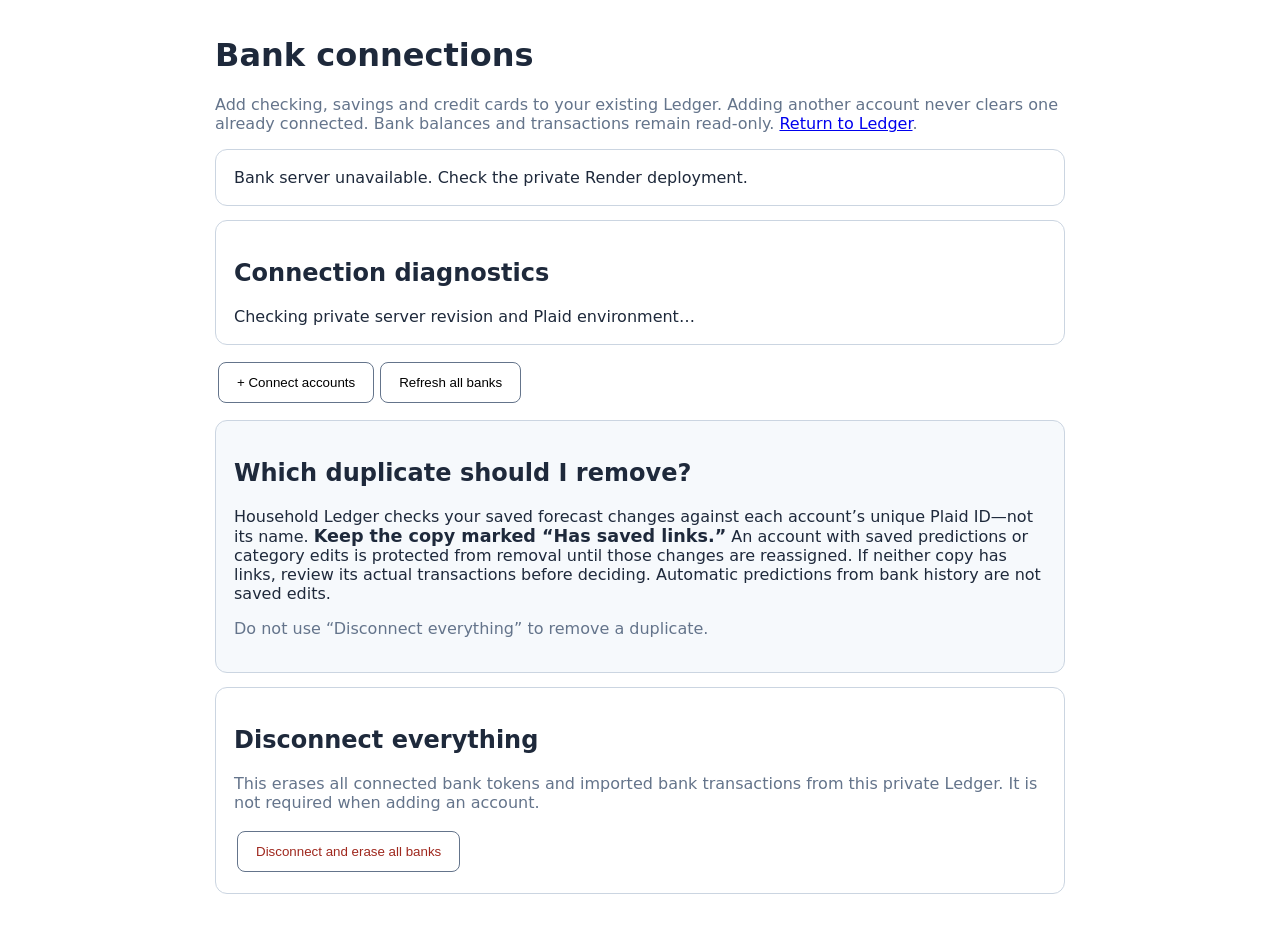
==== pilot/index.html @ 3f4feab3 "Safely diagnose and retry unknown Plaid validation failures" ====
<!doctype html><html lang="en"><head><meta name="viewport" content="width=device-width,initial-scale=1">
<title>Household Ledger · Bank connections</title><script src="https://cdn.plaid.com/link/v2/stable/link-initialize.js"></script>
<style>body{font:16px system-ui;max-width:850px;margin:36px auto;padding:0 18px;color:#1e293b}button{padding:12px 18px;border:1px solid #64748b;border-radius:8px;background:white;margin:3px;cursor:pointer}button:disabled{opacity:.5;cursor:not-allowed}button.remove-account{border-color:#bc6e68;color:#9f281e;background:#fff9f8}.usage{padding:10px 12px;border-radius:8px;background:#f1f5f9;font-size:14px;line-height:1.5}.usage.protected{background:#fff5f0;color:#862a1c}.usage.clear{background:#edf6f2;color:#164b32}.usage strong{font-size:14px}.account-note{font-size:13px}.removal-help{background:#f6f9fc}.remove-account:disabled{background:#f3f4f6;color:#64748b;border-color:#cbd5e1}.repair-panel{background:#fff8ed;border-color:#e4b36b}#sync-issue[hidden]{display:none}#sync-issue{background:#fff8ed;border-color:#e4b36b}.repair-panel p{line-height:1.5}.repair-button{background:#1e293b;color:#fff;border-color:#1e293b}.repair-button:hover{background:#374151}.account-alert{color:#894a10;font-size:14px;font-weight:650}.panel{border:1px solid #cbd5e1;border-radius:12px;padding:18px;margin:14px 0}.muted{color:#64748b}table{width:100%;border-collapse:collapse}td,th{padding:8px;text-align:left;border-bottom:1px solid #e2e8f0}strong{font-size:1.1em}.danger{color:#9f281e}label{display:block;margin:12px 0;padding:10px;border:1px solid #cbd5e1;border-radius:7px}input[type=checkbox]{transform:scale(1.2);margin-right:10px}#account-choices[hidden]{display:none}#status{white-space:pre-wrap}</style></head><body>
<h1>Bank connections</h1><p class="muted">Add checking, savings and credit cards to your existing Ledger. Adding another account never clears one already connected. Bank balances and transactions remain read-only. <a href="/">Return to Ledger</a>.</p>
<div class="panel" id="status" role="status">Loading…</div>
<div class="panel" id="private-diagnostics" aria-label="Private bank connection diagnostics">
 <h2>Connection diagnostics</h2>
 <div id="private-diagnostics-detail">Checking private server revision and Plaid environment…</div>
</div>
<div class="panel" id="sync-issue" role="alert" hidden>
 <h2>Bank refresh needs attention</h2>
 <p id="sync-issue-message">Your last bank update could not complete.</p>
 <div id="sync-issue-details"></div>
 <p><strong>Your last imported bank history and saved forecasts remain intact.</strong> Retry the refresh below. An INVALID_FIELD error is usually an API request issue, not a reason to disconnect your accounts.</p>
 <button type="button" id="retry-sync">Retry bank refresh</button>
</div>
<div class="panel repair-panel" id="repair-alert" role="alert" hidden>
 <h2>Bank sign-in required</h2>
 <p>Plaid needs you to sign in again or renew permission with your bank. Previously imported transactions, connected account IDs and saved predictions are preserved; new balances and transactions may be outdated.</p>
 <p><strong>Reconnect your existing bank below.</strong> Complete the bank's verification prompts, then refresh. Do not disconnect or add the same institution as a new account to fix this error.</p>
 <div id="repair-actions"></div>
</div>
<button id="connect">+ Connect accounts</button><button id="sync">Refresh all banks</button>
<div id="account-choices" class="panel" hidden><h2>Select accounts to add</h2><p>Choose every eligible account you want included from this institution.</p><form id="choices-form"><div id="choices-list"></div><button type="submit">Add selected accounts</button><button type="button" id="choices-cancel">Cancel</button></form></div>
<div class="panel removal-help"><h2>Which duplicate should I remove?</h2><p>Household Ledger checks your saved forecast changes against each account’s unique Plaid ID—not its name. <strong>Keep the copy marked “Has saved links.”</strong> An account with saved predictions or category edits is protected from removal until those changes are reassigned. If neither copy has links, review its actual transactions before deciding. Automatic predictions from bank history are not saved edits.</p><p class="muted">Do not use “Disconnect everything” to remove a duplicate.</p></div>
<div id="report"></div>
<div class="panel"><h2>Disconnect everything</h2><p class="muted">This erases all connected bank tokens and imported bank transactions from this private Ledger. It is not required when adding an account.</p><button id="disconnect" class="danger">Disconnect and erase all banks</button></div>
<script>
const esc=s=>String(s??'').replace(/[&<>"]/g,c=>({'&':'&amp;','<':'&lt;','>':'&gt;','"':'&quot;'}[c]));
const money=n=>n==null?'Unavailable':new Intl.NumberFormat('en-US',{style:'currency',currency:'USD'}).format(n);
const status=document.getElementById('status'),choices=document.getElementById('account-choices');
let pendingToken=null,pendingAccounts=[],lastAccounts=[],removalBusy=false,repairBusy=false;
const usageLabels={
 primaryAccount:'Selected main account',futureRecurringRules:'Recurring predictions',
 futureTransactionEdits:'Individual prediction changes',futureSeriesEdits:'Changes to repeating predictions',
 futureTransactionAdds:'Manually added predictions',paymentRules:'Credit-card payment settings',
 paymentBills:'Predicted payments',futureRecurrenceExclusions:'Not-recurring decisions',
 historyPatternDecisions:'History decisions',plannerRoutineDecisions:'Recurring review decisions',
 mortgageReviewDismissals:'Mortgage review decisions'};
function usageText(a){
 const u=a.forecastUsage;
 if(!u)return '<p class="usage protected">Cannot verify saved forecast references. Removal is disabled.</p>';
 if(!u.protected)
  return '<p class="usage clear"><strong>No saved prediction links found.</strong> This copy has no identifiable account-specific saved edits. Confirm its actual bank history before removing it.</p>';
 const list=Object.entries(u.counts||{}).filter(([,count])=>count>0)
  .map(([name,count])=>esc(usageLabels[name]||name.replace(/([A-Z])/g,' $1'))+': '+count);
 if(u.categoryEdits)list.push('Manual category edits: '+u.categoryEdits);
 return '<p class="usage protected"><strong>Has saved links · protected from removal.</strong> '+
  'These saved settings refer to this exact account: '+list.join(' · ')+
  '. Reassign or review them in the Ledger before removing this account.</p>';
}
async function api(path,data){const r=await fetch('/api/'+path,{method:data===undefined?'GET':'POST',
 headers:data===undefined?{}:{'Content-Type':'application/json','X-Pilot-Action':'1'},
 body:data===undefined?undefined:JSON.stringify(data),cache:'no-store'});
 const ct=r.headers.get('content-type')||'';if(!ct.includes('application/json'))throw Error('Bank server unavailable. Check the private Render deployment.');
 const payload=await r.json();if(!r.ok){
  const error=new Error(payload.error||'Bank request failed');
  error.code=payload.code||'';error.reconnectAccountId=payload.reconnectAccountId||null;
  throw error;
 }return payload}
function showDiagnostics(details){
 const area=document.getElementById('private-diagnostics-detail');
 if(!details){
  area.textContent='This private bank server does not expose deployment or provider diagnostics yet. Confirm its deployed revision before relying on earlier retry fixes.';
  return;
 }
 const envLabel=details.environment==='production'?'Production':
  details.environment==='sandbox'?'Sandbox':'Unknown';
 const commit=typeof details.deployCommit==='string'&&/^[a-f0-9]{40}$/i.test(details.deployCommit)?
  details.deployCommit:'Unavailable';
 const attempt=details.lastSyncAttempt,call=details.lastPlaidCall;
 area.innerHTML='<p><strong>Plaid environment: '+esc(envLabel)+'</strong> · Server commit: <code>'+esc(commit)+'</code></p>'+
  '<p>API destination: '+esc(details.requestHost||'Unavailable')+
  ' · Client ID ends in <code>'+esc(details.clientIdEnding?'…'+details.clientIdEnding:'Unavailable')+
  '</code>. Compare with the client ID in Plaid Dashboard → API Keys for the selected team. Do not share your API secret.</p>'+
  '<p>Latest refresh: '+(attempt?esc(attempt.at||'Unknown')+' ('+esc(attempt.outcome||'unknown')+')':'None since this server started')+'</p>'+
  '<p>Latest direct Plaid call during refresh: '+(call?
   esc(call.at||'Unknown')+' · '+esc(call.endpoint||'unknown endpoint')+
   ' · '+esc(call.outcome||'unknown outcome')+
   (call.code?' · '+esc(call.code):'')+
   (call.httpStatus?' · HTTP '+esc(call.httpStatus):'')+
   (call.errorType?' · Type '+esc(call.errorType):'')+
   (call.field?' · Field '+esc(call.field):'')+
   (call.hasProviderMessage?' · Provider supplied an error description (sensitive text withheld)':'')+
   (call.requestId?' · Request ID '+esc(call.requestId):''):
   'None recorded for the latest refresh')+'</p>'+
  (details.lastRecovery?'<p>Safe recovery: '+(
    details.lastRecovery.kind==='optional_count'?
     'A retry without optional page size completed successfully.':
    details.lastRecovery.kind==='item_check'?
     (details.lastRecovery.outcome==='accepted'?
      'Plaid accepted the existing Item and credentials; Transactions Sync remains rejected.':
      details.lastRecovery.outcome==='rejected'?
       'Plaid also rejected the read-only Item check'+
       (details.lastRecovery.code?' ('+esc(details.lastRecovery.code)+')':'')+'.':
      'Read-only Item check could not complete.'):
    'No recovery result')+'</p>':'')+
  '<p class="muted">These are observations from this private Ledger server, not the Plaid Dashboard. Match the environment and time when checking Plaid logs. A previous error displayed below may be older than the latest refresh.</p>';
}
async function refresh(){
 try{const d=await api('status'),accounts=d.accounts||d.account?[...(d.accounts||[d.account])]:[],transactions=d.transactions||[];
  showDiagnostics(d.diagnostics);
  lastAccounts=accounts;
  status.textContent=accounts.length?accounts.length+' connected account(s) · last successful sync '+(d.lastSync||'unknown'):'No bank accounts connected';
  const failed=accounts.filter(a=>a.syncIssue&&!a.needsReconnect),
   uniqueFailed=[...new Map(failed.map(a=>[String(a.itemId||a.id),a])).values()],
   issuePanel=document.getElementById('sync-issue');
  issuePanel.hidden=!uniqueFailed.length;
  document.getElementById('sync-issue-details').innerHTML=uniqueFailed.map(a=>{
   const issue=a.syncIssue||{};
   return '<p><strong>'+esc(a.name)+'</strong> · '+esc(issue.code||'Sync error')+
    (issue.endpoint?' · API '+esc(issue.endpoint):'')+
    (issue.httpStatus?' · HTTP '+esc(issue.httpStatus):'')+
    (issue.errorType?' · Type '+esc(issue.errorType):'')+
    (issue.field?' · Field: '+esc(issue.field):'')+
    (issue.requestId?' · Plaid request ID: '+esc(issue.requestId):'')+
    ' · Recorded: '+esc(issue.observedAt||'time unknown (older error)')+
    (issue.environment?' · Environment: '+esc(issue.environment):'')+'</p>';
  }).join('');
  document.getElementById('sync-issue-message').textContent=uniqueFailed.length?
   'Plaid rejected an update for the listed connection(s). The precise bank request must be checked; reconnecting alone may not correct INVALID_FIELD.':
   '';
  const broken=accounts.filter(a=>a.needsReconnect),
   unique=[...new Map(broken.map(a=>[String(a.itemId||a.id),a])).values()],
   alert=document.getElementById('repair-alert');
  alert.hidden=!unique.length;
  document.getElementById('repair-actions').innerHTML=unique.map(a=>
   '<button type="button" class="repair-button" data-reconnect-account="'+esc(a.id)+'">Reconnect '+esc(a.name)+'</button>').join('');
  if(unique.length)status.textContent='Bank refresh needs attention · last successful sync '+(d.lastSync||'unknown')+
   '. Reconnect the indicated institution(s) below.';
  document.getElementById('sync').disabled=!accounts.length;document.getElementById('disconnect').disabled=!accounts.length;
  const connections=[...new Set(accounts.map(a=>String(a.itemId||a.id)))];
  document.getElementById('report').innerHTML=accounts.map(a=>
   '<div class="panel"><h3>'+esc(a.name)+' ••'+esc(a.mask||'')+'</h3>'+
   '<p><strong>'+money(a.current)+'</strong> '+(a.type==='credit'?'card debt':'current balance')+
   ' · '+money(a.available)+' available</p>'+
   '<p class="muted">Last observed '+esc(a.balanceObservedAt||'unknown')+' · '+esc(a.type)+
   ' · Bank connection '+(connections.indexOf(String(a.itemId||a.id))+1)+'</p>'+
   (a.needsReconnect?'<p class="account-alert">Bank sign-in required. Reconnect this existing connection to resume updates.</p>':'')+
   (a.syncIssue&&!a.needsReconnect?'<p class="account-alert">Last update failed ('+esc(a.syncIssue.code||'Sync error')+'). The saved bank records have been retained. Retry refresh; renewing access is optional and might not resolve a malformed request.</p>':'')+
   ((a.needsReconnect||a.syncIssue)?'<button type="button" data-reconnect-account="'+esc(a.id)+'">Renew existing bank access</button>':'')+
   usageText(a)+
   '<button type="button" class="remove-account" data-remove-account="'+esc(a.id)+
   '" '+(!a.forecastUsage||a.forecastUsage.protected?'disabled title="This account has saved changes or its forecast links have not been verified"':'')+
   ' aria-label="Remove '+esc(a.name)+' ending '+esc(a.mask||'unknown')+'">Remove account</button>'+
   '</div>').join('')+
   (accounts.length?'<div class="panel"><h3>Recent imported transactions ('+transactions.length+' shown)</h3><table><thead><tr><th>Date</th><th>Account</th><th>Merchant</th><th>Bank amount</th></tr></thead><tbody>'+
   transactions.slice(0,50).map(t=>'<tr><td>'+esc(t.date)+'</td><td>'+esc(accounts.find(a=>a.id===t.accountId)?.name||'')+'</td><td>'+esc(t.merchant)+'</td><td>'+money(t.amount)+'</td></tr>').join('')+'</tbody></table></div>':'');
 }catch(e){status.textContent=e.message}
}
document.getElementById('connect').onclick=async()=>{
 try{status.textContent='Opening Plaid to add another bank or credit card…';
  const t=await api('link-token',{});const link=Plaid.create({token:t.link_token,
   onSuccess:async(token,metadata)=>{
    const eligible=(metadata.accounts||[]).filter(a=>['depository','credit'].includes(a.type));
    if(!eligible.length){status.textContent='No eligible accounts returned by Plaid';return}
    pendingToken=token;pendingAccounts=eligible;
    document.getElementById('choices-list').innerHTML=eligible.map((a,i)=>
     '<label><input type="checkbox" name="account" value="'+i+'"> '+esc(a.name)+' ('+esc(a.subtype||a.type)+')</label>').join('');
    choices.hidden=false;status.textContent='Choose the accounts you want to add.';
   },onExit:()=>{if(!pendingToken)refresh()} });link.open()
 }catch(e){status.textContent=e.message}
};
document.getElementById('choices-form').onsubmit=async e=>{
 e.preventDefault();const ids=[...document.querySelectorAll('[name=account]:checked')].map(x=>pendingAccounts[Number(x.value)]?.id).filter(Boolean);
 if(!ids.length){status.textContent='Select at least one account';return}
 try{choices.hidden=true;status.textContent='Connecting and syncing selected accounts…';
  await api('exchange',{publicToken:pendingToken,accountIds:ids});pendingToken=null;pendingAccounts=[];
  await refresh()
 }catch(e){status.textContent=e.message;choices.hidden=false}
};
document.getElementById('choices-cancel').onclick=()=>{pendingToken=null;pendingAccounts=[];choices.hidden=true;refresh()};
async function reconnect(accountId){
 if(repairBusy)return;
 const account=lastAccounts.find(a=>String(a.id)===String(accountId));
 if(!account){status.textContent='That account is no longer connected. Refresh this page.';return}
 repairBusy=true;
 try{
  status.textContent='Opening Plaid to reconnect '+account.name+'…';
  const token=await api('link-token',{reconnectAccountId:String(account.id)});
  if(token.mode!=='update')throw Error('The bank server did not open the existing connection. Try again.');
  const link=Plaid.create({token:token.link_token,
   onSuccess:async()=>{
    // Update mode repairs the original Item. Never exchange public_token:
    // its access token and every existing account linkage stay unchanged.
    status.textContent='Bank authorization completed. Checking for new transactions…';
    try{await api('sync',{});await refresh();
     status.textContent='Bank reconnected and refreshed. Your saved predictions are unchanged.';
    }catch(e){await refresh();status.textContent='Bank authorization completed, but refresh did not finish: '+e.message+
     '. Check any other bank requiring attention and try Refresh all banks.'}
   },
   onExit:(error)=>{
    if(error)status.textContent='Bank verification was not completed. Retry Reconnect bank, or check your bank’s app for a verification request.';
    else refresh();
   }
  });
  link.open();
 }catch(e){status.textContent='Could not start reconnection: '+e.message+'. Please try again.'}
 finally{repairBusy=false}
}
document.addEventListener('click',e=>{
 const button=e.target.closest('[data-reconnect-account]');
 if(button)reconnect(button.dataset.reconnectAccount);
});
document.getElementById('retry-sync').onclick=()=>document.getElementById('sync').click();
document.getElementById('sync').onclick=async()=>{
 try{status.textContent='Refreshing all connected banks…';await api('sync',{});await refresh()}
 catch(e){
  if(e.code==='ITEM_LOGIN_REQUIRED'){
   await refresh();status.textContent='Bank sign-in required. Use Reconnect bank below to renew access; your saved transactions and predictions are safe.';
  }else if(e.code==='INVALID_FIELD'){
   await refresh();
   status.textContent='Plaid rejected a bank API request (INVALID_FIELD). See the affected bank, API endpoint, field (if known), and Plaid request ID above. Retry refresh; if it repeats, this requires checking the Ledger–Plaid request rather than deleting your connection.';
  }else{
   await refresh();
   status.textContent='Bank refresh failed: '+e.message+
    '. Your saved bank history remains intact. Try again or review the connection details above.';
  }
 }
};
document.getElementById('report').addEventListener('click',async e=>{
 const button=e.target.closest('[data-remove-account]');
 if(!button||removalBusy)return;
 const account=lastAccounts.find(a=>String(a.id)===button.dataset.removeAccount);
 if(!account){status.textContent='That account is no longer listed. Refresh and try again.';return}
 if(!account.forecastUsage||account.forecastUsage.protected){
  status.textContent='This account has saved forecast or category changes. Removal is blocked until they are reassigned.';return;
 }
 const last=lastAccounts.filter(a=>String(a.itemId)===String(account.itemId)).length===1;
 const label=account.name+(account.mask?' ending '+account.mask:'');
 if(!confirm('Remove '+label+' from Household Ledger?\\n\\nNo linked saved prediction edits were found for this account. This removes its imported transactions and bank balance; any automatic forecasts based on its historical transactions will stop. Other accounts and their saved settings remain. '+
  (last?'Its Plaid bank connection will also be disconnected.':'Other accounts using this Plaid bank connection will remain linked.')+
  '\\n\\nYour actual bank account will NOT be closed.'))return;
 removalBusy=true;button.disabled=true;
 try{
  status.textContent='Removing '+label+' from the private Ledger…';
  const result=await api('accounts/remove',{accountId:String(account.id)});
  await refresh();
  status.textContent=label+' removed. '+result.remainingAccounts+' account(s) remain connected.';
 }catch(error){status.textContent='Account was not removed: '+error.message;button.disabled=false}
 finally{removalBusy=false}
});
document.getElementById('disconnect').onclick=async()=>{
 if(!confirm('Erase ALL connected institutions and imported bank data? This cannot be undone.'))return;
 try{status.textContent='Disconnecting…';await api('disconnect',{});await refresh()}catch(e){status.textContent=e.message}
};
refresh();
</script></body></html>
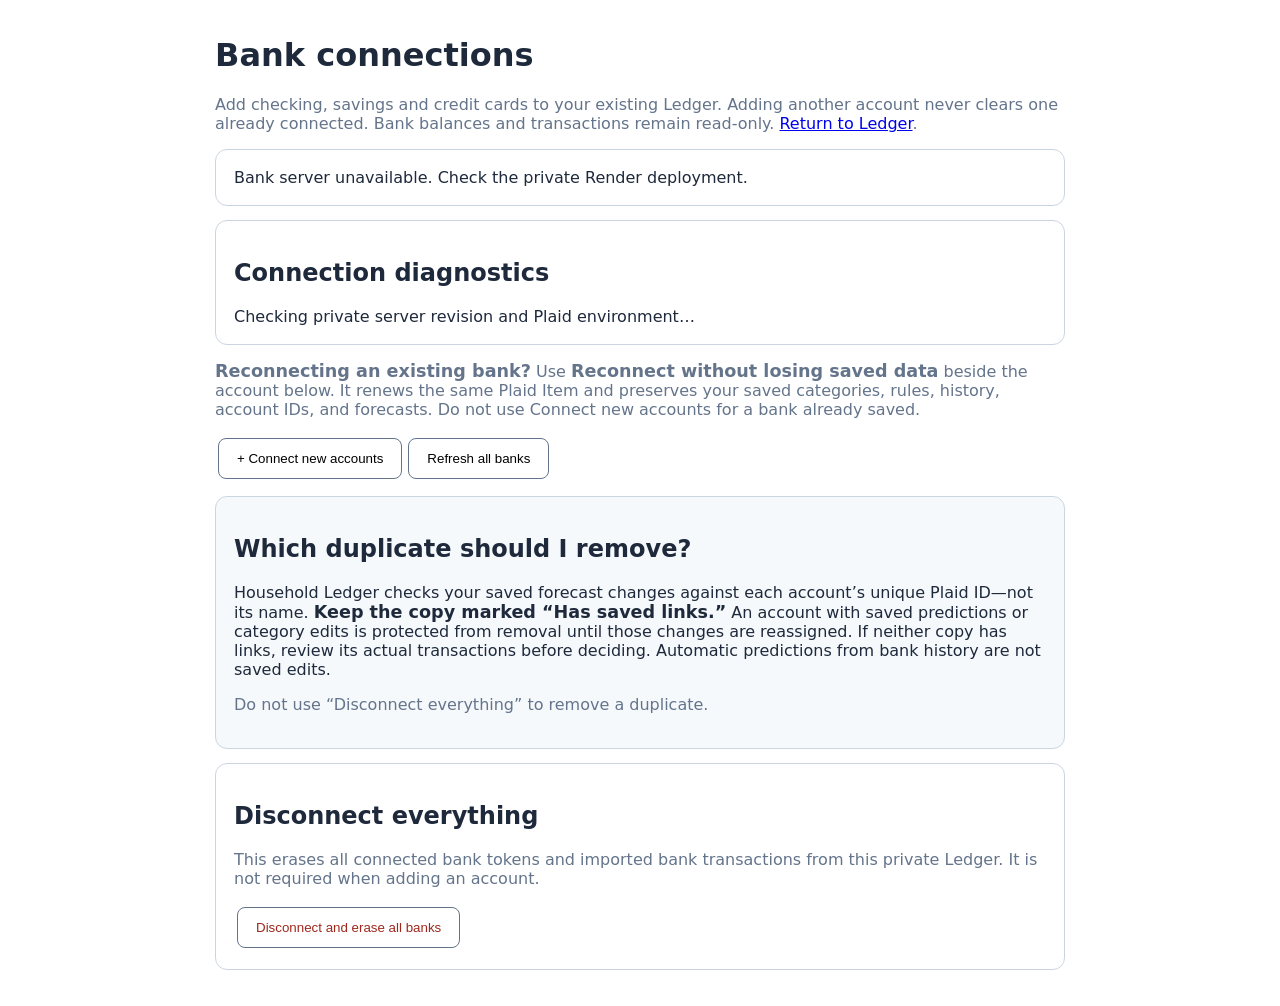
==== commit f265e639: "Prevent existing bank Item loss and preserve metadata on reconnect" ====
--- a/pilot/index.html
+++ b/pilot/index.html
@@ -20,7 +20,8 @@
  <p><strong>Reconnect your existing bank below.</strong> Complete the bank's verification prompts, then refresh. Do not disconnect or add the same institution as a new account to fix this error.</p>
  <div id="repair-actions"></div>
 </div>
-<button id="connect">+ Connect accounts</button><button id="sync">Refresh all banks</button>
+<p class="muted"><strong>Reconnecting an existing bank?</strong> Use <strong>Reconnect without losing saved data</strong> beside the account below. It renews the same Plaid Item and preserves your saved categories, rules, history, account IDs, and forecasts. Do not use Connect new accounts for a bank already saved.</p>
+<button id="connect">+ Connect new accounts</button><button id="sync">Refresh all banks</button>
 <div id="account-choices" class="panel" hidden><h2>Select accounts to add</h2><p>Choose every eligible account you want included from this institution.</p><form id="choices-form"><div id="choices-list"></div><button type="submit">Add selected accounts</button><button type="button" id="choices-cancel">Cancel</button></form></div>
 <div class="panel removal-help"><h2>Which duplicate should I remove?</h2><p>Household Ledger checks your saved forecast changes against each account’s unique Plaid ID—not its name. <strong>Keep the copy marked “Has saved links.”</strong> An account with saved predictions or category edits is protected from removal until those changes are reassigned. If neither copy has links, review its actual transactions before deciding. Automatic predictions from bank history are not saved edits.</p><p class="muted">Do not use “Disconnect everything” to remove a duplicate.</p></div>
 <div id="report"></div>
@@ -87,6 +88,15 @@
   (details.lastRecovery?'<p>Safe recovery: '+(
     details.lastRecovery.kind==='optional_count'?
      'A retry without optional page size completed successfully.':
+    details.lastRecovery.kind==='header_credentials'?
+     (details.lastRecovery.outcome==='recovered'?
+      'Plaid accepted the identical credentials using supported HTTP authentication headers; synchronization completed.':
+      details.lastRecovery.outcome==='item_accepted_sync_failed'?
+       'Plaid accepted these credentials and the existing bank Item with HTTP headers, but Transactions Sync still failed.':
+       details.lastRecovery.outcome==='item_rejected'?
+        'Plaid also rejected the existing bank Item when using supported authentication headers'+
+        (details.lastRecovery.code?' ('+esc(details.lastRecovery.code)+')':'')+'.':
+       'Read-only credential verification did not complete.'):
     details.lastRecovery.kind==='item_check'?
      (details.lastRecovery.outcome==='accepted'?
       'Plaid accepted the existing Item and credentials; Transactions Sync remains rejected.':
@@ -138,7 +148,7 @@
    ' · Bank connection '+(connections.indexOf(String(a.itemId||a.id))+1)+'</p>'+
    (a.needsReconnect?'<p class="account-alert">Bank sign-in required. Reconnect this existing connection to resume updates.</p>':'')+
    (a.syncIssue&&!a.needsReconnect?'<p class="account-alert">Last update failed ('+esc(a.syncIssue.code||'Sync error')+'). The saved bank records have been retained. Retry refresh; renewing access is optional and might not resolve a malformed request.</p>':'')+
-   ((a.needsReconnect||a.syncIssue)?'<button type="button" data-reconnect-account="'+esc(a.id)+'">Renew existing bank access</button>':'')+
+   '<button type="button" data-reconnect-account="'+esc(a.id)+'">Reconnect without losing saved data</button>'+
    usageText(a)+
    '<button type="button" class="remove-account" data-remove-account="'+esc(a.id)+
    '" '+(!a.forecastUsage||a.forecastUsage.protected?'disabled title="This account has saved changes or its forecast links have not been verified"':'')+
@@ -176,7 +186,7 @@
  if(!account){status.textContent='That account is no longer connected. Refresh this page.';return}
  repairBusy=true;
  try{
-  status.textContent='Opening Plaid to reconnect '+account.name+'…';
+  status.textContent='Renewing the original connection for '+account.name+'. Your Ledger edits and history will stay attached…';
   const token=await api('link-token',{reconnectAccountId:String(account.id)});
   if(token.mode!=='update')throw Error('The bank server did not open the existing connection. Try again.');
   const link=Plaid.create({token:token.link_token,
@@ -185,8 +195,8 @@
     // its access token and every existing account linkage stay unchanged.
     status.textContent='Bank authorization completed. Checking for new transactions…';
     try{await api('sync',{});await refresh();
-     status.textContent='Bank reconnected and refreshed. Your saved predictions are unchanged.';
-    }catch(e){await refresh();status.textContent='Bank authorization completed, but refresh did not finish: '+e.message+
+     status.textContent='Existing bank reconnected and refreshed. Your saved edits, categories, rules, and forecasts are preserved.';
+    }catch(e){await refresh();status.textContent='Existing bank authorization completed and saved data is retained, but refresh failed: '+e.message+
      '. Check any other bank requiring attention and try Refresh all banks.'}
    },
    onExit:(error)=>{
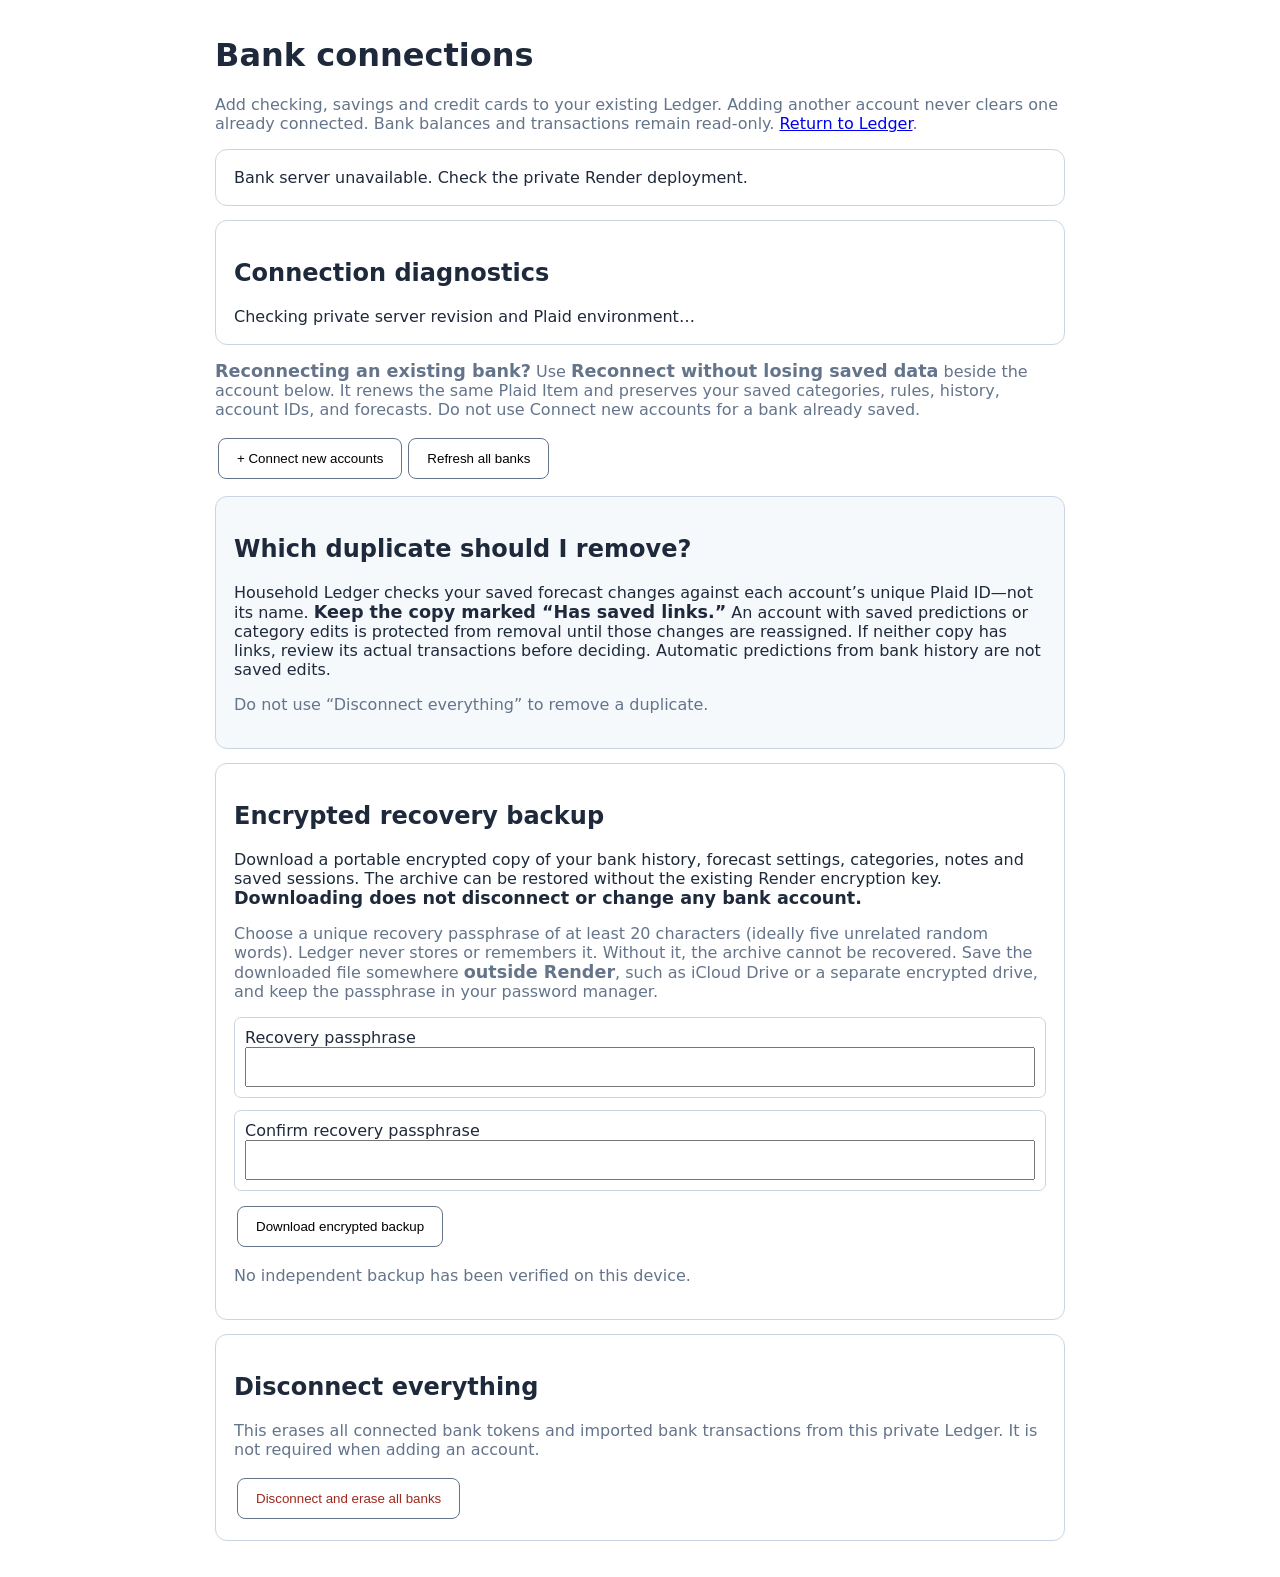
==== commit 6526ebb0: "Add private encrypted recovery backup download form on bank connections page" ====
--- a/pilot/index.html
+++ b/pilot/index.html
@@ -25,7 +25,17 @@
 <div id="account-choices" class="panel" hidden><h2>Select accounts to add</h2><p>Choose every eligible account you want included from this institution.</p><form id="choices-form"><div id="choices-list"></div><button type="submit">Add selected accounts</button><button type="button" id="choices-cancel">Cancel</button></form></div>
 <div class="panel removal-help"><h2>Which duplicate should I remove?</h2><p>Household Ledger checks your saved forecast changes against each account’s unique Plaid ID—not its name. <strong>Keep the copy marked “Has saved links.”</strong> An account with saved predictions or category edits is protected from removal until those changes are reassigned. If neither copy has links, review its actual transactions before deciding. Automatic predictions from bank history are not saved edits.</p><p class="muted">Do not use “Disconnect everything” to remove a duplicate.</p></div>
 <div id="report"></div>
-<div class="panel"><h2>Disconnect everything</h2><p class="muted">This erases all connected bank tokens and imported bank transactions from this private Ledger. It is not required when adding an account.</p><button id="disconnect" class="danger">Disconnect and erase all banks</button></div>
+<div class="panel" id="backup"><h2>Encrypted recovery backup</h2>
+ <p>Download a portable encrypted copy of your bank history, forecast settings, categories, notes and saved sessions. The archive can be restored without the existing Render encryption key. <strong>Downloading does not disconnect or change any bank account.</strong></p>
+ <p class="muted">Choose a unique recovery passphrase of at least 20 characters (ideally five unrelated random words). Ledger never stores or remembers it. Without it, the archive cannot be recovered. Save the downloaded file somewhere <strong>outside Render</strong>, such as iCloud Drive or a separate encrypted drive, and keep the passphrase in your password manager.</p>
+ <form id="backup-form">
+  <label>Recovery passphrase <input id="backup-passphrase" type="password" autocomplete="new-password" minlength="20" maxlength="512" required style="width:100%;box-sizing:border-box;min-height:40px"></label>
+  <label>Confirm recovery passphrase <input id="backup-confirm" type="password" autocomplete="new-password" minlength="20" maxlength="512" required style="width:100%;box-sizing:border-box;min-height:40px"></label>
+  <button type="submit" id="download-backup">Download encrypted backup</button>
+ </form>
+ <p id="backup-result" role="status" aria-live="polite" class="muted">No independent backup has been verified on this device.</p>
+ </div>
+ <div class="panel"><h2>Disconnect everything</h2><p class="muted">This erases all connected bank tokens and imported bank transactions from this private Ledger. It is not required when adding an account.</p><button id="disconnect" class="danger">Disconnect and erase all banks</button></div>
 <script>
 const esc=s=>String(s??'').replace(/[&<>"]/g,c=>({'&':'&amp;','<':'&lt;','>':'&gt;','"':'&quot;'}[c]));
 const money=n=>n==null?'Unavailable':new Intl.NumberFormat('en-US',{style:'currency',currency:'USD'}).format(n);
@@ -250,6 +260,40 @@
  }catch(error){status.textContent='Account was not removed: '+error.message;button.disabled=false}
  finally{removalBusy=false}
 });
+document.getElementById('backup-form').onsubmit=async e=>{
+ e.preventDefault();
+ const pass=document.getElementById('backup-passphrase');
+ const confirmPass=document.getElementById('backup-confirm');
+ const result=document.getElementById('backup-result');
+ const button=document.getElementById('download-backup');
+ if(pass.value.length<20||pass.value!==confirmPass.value){
+  result.textContent='The passphrases must match and have at least 20 characters.';
+  return;
+ }
+ button.disabled=true;
+ result.textContent='Building and checking the encrypted backup…';
+ try{
+  const response=await fetch('/api/backup/export',{
+   method:'POST',credentials:'same-origin',
+   headers:{'Content-Type':'application/json','X-Pilot-Action':'1'},
+   body:JSON.stringify({passphrase:pass.value})
+  });
+  if(!response.ok){
+   const failure=await response.json().catch(()=>({}));
+   throw Error(failure.error||'The private backup could not be created');
+  }
+  const blob=await response.blob();
+  const url=URL.createObjectURL(blob),a=document.createElement('a');
+  a.href=url;a.download='ledger-private-'+new Date().toISOString().slice(0,10)+'.ledgerbackup';
+  document.body.append(a);a.click();a.remove();
+  setTimeout(()=>URL.revokeObjectURL(url),60000);
+  result.textContent='Encrypted backup download initiated. Save the file outside Render and store its recovery passphrase separately. This page cannot verify where your device saved the file.';
+ }catch(error){
+  result.textContent='Backup failed: '+error.message+'. No bank data was changed.';
+ }finally{
+  pass.value='';confirmPass.value='';button.disabled=false;
+ }
+};
 document.getElementById('disconnect').onclick=async()=>{
  if(!confirm('Erase ALL connected institutions and imported bank data? This cannot be undone.'))return;
  try{status.textContent='Disconnecting…';await api('disconnect',{});await refresh()}catch(e){status.textContent=e.message}
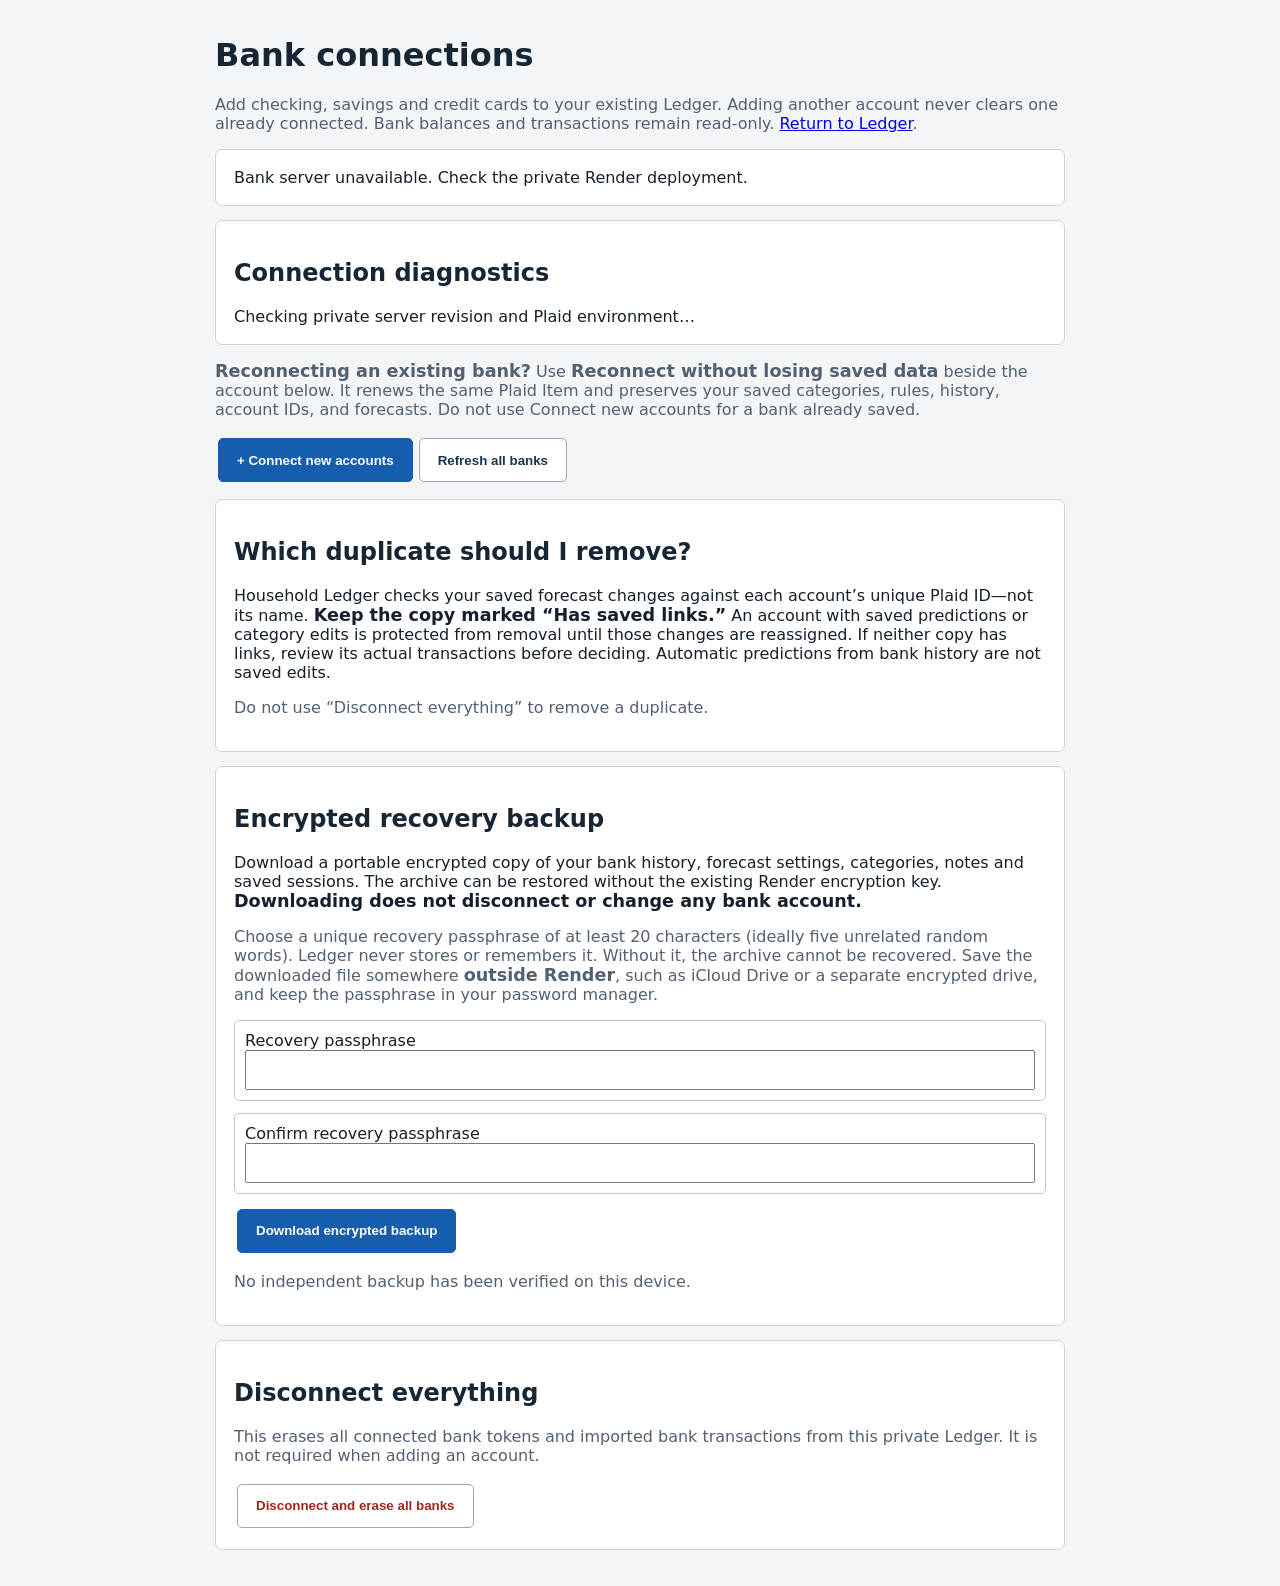
==== commit d8be42a0: "Unify bank screen styling and visible controls" ====
--- a/pilot/index.html
+++ b/pilot/index.html
@@ -1,6 +1,22 @@
 <!doctype html><html lang="en"><head><meta name="viewport" content="width=device-width,initial-scale=1">
 <title>Household Ledger · Bank connections</title><script src="https://cdn.plaid.com/link/v2/stable/link-initialize.js"></script>
-<style>body{font:16px system-ui;max-width:850px;margin:36px auto;padding:0 18px;color:#1e293b}button{padding:12px 18px;border:1px solid #64748b;border-radius:8px;background:white;margin:3px;cursor:pointer}button:disabled{opacity:.5;cursor:not-allowed}button.remove-account{border-color:#bc6e68;color:#9f281e;background:#fff9f8}.usage{padding:10px 12px;border-radius:8px;background:#f1f5f9;font-size:14px;line-height:1.5}.usage.protected{background:#fff5f0;color:#862a1c}.usage.clear{background:#edf6f2;color:#164b32}.usage strong{font-size:14px}.account-note{font-size:13px}.removal-help{background:#f6f9fc}.remove-account:disabled{background:#f3f4f6;color:#64748b;border-color:#cbd5e1}.repair-panel{background:#fff8ed;border-color:#e4b36b}#sync-issue[hidden]{display:none}#sync-issue{background:#fff8ed;border-color:#e4b36b}.repair-panel p{line-height:1.5}.repair-button{background:#1e293b;color:#fff;border-color:#1e293b}.repair-button:hover{background:#374151}.account-alert{color:#894a10;font-size:14px;font-weight:650}.panel{border:1px solid #cbd5e1;border-radius:12px;padding:18px;margin:14px 0}.muted{color:#64748b}table{width:100%;border-collapse:collapse}td,th{padding:8px;text-align:left;border-bottom:1px solid #e2e8f0}strong{font-size:1.1em}.danger{color:#9f281e}label{display:block;margin:12px 0;padding:10px;border:1px solid #cbd5e1;border-radius:7px}input[type=checkbox]{transform:scale(1.2);margin-right:10px}#account-choices[hidden]{display:none}#status{white-space:pre-wrap}</style></head><body>
+<style>body{font:16px system-ui;max-width:850px;margin:36px auto;padding:0 18px;color:#1e293b}button{padding:12px 18px;border:1px solid #64748b;border-radius:8px;background:white;margin:3px;cursor:pointer}button:disabled{opacity:.5;cursor:not-allowed}button.remove-account{border-color:#bc6e68;color:#9f281e;background:#fff9f8}.usage{padding:10px 12px;border-radius:8px;background:#f1f5f9;font-size:14px;line-height:1.5}.usage.protected{background:#fff5f0;color:#862a1c}.usage.clear{background:#edf6f2;color:#164b32}.usage strong{font-size:14px}.account-note{font-size:13px}.removal-help{background:#f6f9fc}.remove-account:disabled{background:#f3f4f6;color:#64748b;border-color:#cbd5e1}.repair-panel{background:#fff8ed;border-color:#e4b36b}#sync-issue[hidden]{display:none}#sync-issue{background:#fff8ed;border-color:#e4b36b}.repair-panel p{line-height:1.5}.repair-button{background:#1e293b;color:#fff;border-color:#1e293b}.repair-button:hover{background:#374151}.account-alert{color:#894a10;font-size:14px;font-weight:650}.panel{border:1px solid #cbd5e1;border-radius:12px;padding:18px;margin:14px 0}.muted{color:#64748b}table{width:100%;border-collapse:collapse}td,th{padding:8px;text-align:left;border-bottom:1px solid #e2e8f0}strong{font-size:1.1em}.danger{color:#9f281e}label{display:block;margin:12px 0;padding:10px;border:1px solid #cbd5e1;border-radius:7px}input[type=checkbox]{transform:scale(1.2);margin-right:10px}#account-choices[hidden]{display:none}#status{white-space:pre-wrap}
+/* Bank connection page: the same high-contrast control hierarchy as Ledger. */
+body{background:#f3f5f7;color:#15202c}
+h1,h2,h3{color:#172635}
+.panel{background:#fff;border:1px solid #cbd5df;border-radius:7px}
+button{border:1px solid #98aaba;background:#fff;color:#173750;border-radius:5px;font-weight:700;min-height:44px}
+button:hover:not(:disabled){background:#eaf2fb;border-color:#175dad}
+#connect,.repair-button,#download-backup{background:#175dad;color:#fff;border-color:#175dad}
+#connect:hover,.repair-button:hover,#download-backup:hover:not(:disabled){background:#0e478a;color:#fff}
+button.remove-account{background:#fff7f5;border-color:#d7a39e;color:#a12624}
+.muted{color:#526071}.usage{background:#eff3f7;border-radius:5px}
+.usage.protected{background:#fff5e8;color:#885012}
+.usage.clear{background:#edf6f0;color:#246747}
+label{border-color:#b9c7d4;background:#fff;border-radius:5px}
+button:focus-visible,input:focus-visible,select:focus-visible{outline:3px solid #256fc7;outline-offset:2px}
+
+</style></head><body>
 <h1>Bank connections</h1><p class="muted">Add checking, savings and credit cards to your existing Ledger. Adding another account never clears one already connected. Bank balances and transactions remain read-only. <a href="/">Return to Ledger</a>.</p>
 <div class="panel" id="status" role="status">Loading…</div>
 <div class="panel" id="private-diagnostics" aria-label="Private bank connection diagnostics">
@@ -117,6 +133,18 @@
     'No recovery result')+'</p>':'')+
   '<p class="muted">These are observations from this private Ledger server, not the Plaid Dashboard. Match the environment and time when checking Plaid logs. A previous error displayed below may be older than the latest refresh.</p>';
 }
+/* One passive observation per account, not proof every pending bank
+ * charge has posted. No new provider call, local storage, or telemetry. */
+function sourceFreshness(account){
+ if(account.needsReconnect)return 'Bank sign-in is required before a new refresh can succeed.';
+ if(account.syncIssue)return 'Bank refresh reported an error; retained records may be outdated.';
+ const timestamp=Date.parse(String(account.balanceObservedAt||''));
+ if(!Number.isFinite(timestamp))return 'No verified balance observation time is available.';
+ const age=Date.now()-timestamp;
+ if(age< -5*60000)return 'Bank observation time is later than this device clock. Check clock and sync.';
+ if(age>48*3600000)return 'Balance observation is over 48 hours old; refresh banks before relying on projections.';
+ return 'Balance observed within 48 hours; this does not confirm all transactions are posted.';
+}
 async function refresh(){
  try{const d=await api('status'),accounts=d.accounts||d.account?[...(d.accounts||[d.account])]:[],transactions=d.transactions||[];
   showDiagnostics(d.diagnostics);
@@ -155,7 +183,8 @@
    '<p><strong>'+money(a.current)+'</strong> '+(a.type==='credit'?'card debt':'current balance')+
    ' · '+money(a.available)+' available</p>'+
    '<p class="muted">Last observed '+esc(a.balanceObservedAt||'unknown')+' · '+esc(a.type)+
-   ' · Bank connection '+(connections.indexOf(String(a.itemId||a.id))+1)+'</p>'+
+   ' · Bank connection '+(connections.indexOf(String(a.itemId||a.id))+1)+'</p>'+ 
+   '<p class="muted" data-source-freshness>'+esc(sourceFreshness(a))+'</p>'+
    (a.needsReconnect?'<p class="account-alert">Bank sign-in required. Reconnect this existing connection to resume updates.</p>':'')+
    (a.syncIssue&&!a.needsReconnect?'<p class="account-alert">Last update failed ('+esc(a.syncIssue.code||'Sync error')+'). The saved bank records have been retained. Retry refresh; renewing access is optional and might not resolve a malformed request.</p>':'')+
    '<button type="button" data-reconnect-account="'+esc(a.id)+'">Reconnect without losing saved data</button>'+
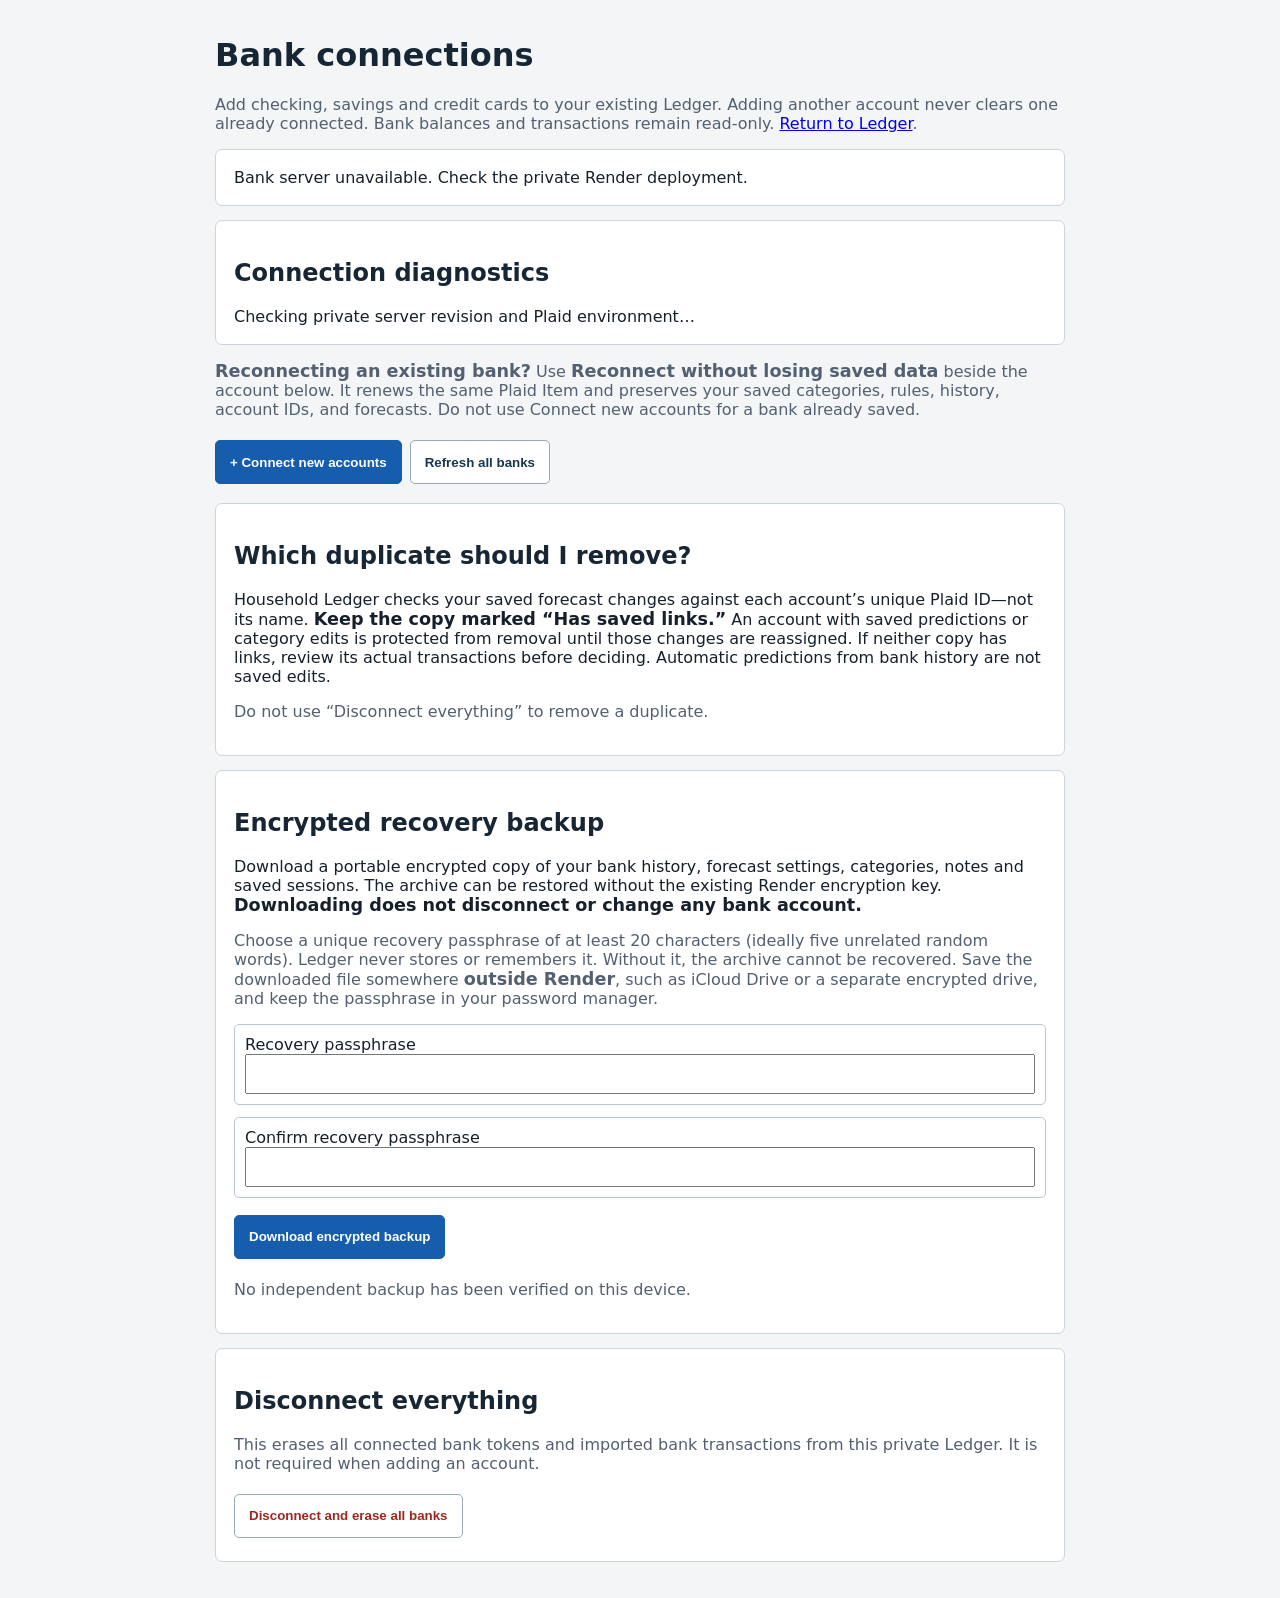
==== commit 165d02b7: "Add separation between adjacent bank connection action buttons" ====
--- a/pilot/index.html
+++ b/pilot/index.html
@@ -14,7 +14,7 @@
 .usage.protected{background:#fff5e8;color:#885012}
 .usage.clear{background:#edf6f0;color:#246747}
 label{border-color:#b9c7d4;background:#fff;border-radius:5px}
-button:focus-visible,input:focus-visible,select:focus-visible{outline:3px solid #256fc7;outline-offset:2px}
+button{margin:5px 8px 5px 0;min-height:44px;padding:10px 14px}button:focus-visible,input:focus-visible,select:focus-visible{outline:3px solid #256fc7;outline-offset:2px}
 
 </style></head><body>
 <h1>Bank connections</h1><p class="muted">Add checking, savings and credit cards to your existing Ledger. Adding another account never clears one already connected. Bank balances and transactions remain read-only. <a href="/">Return to Ledger</a>.</p>
